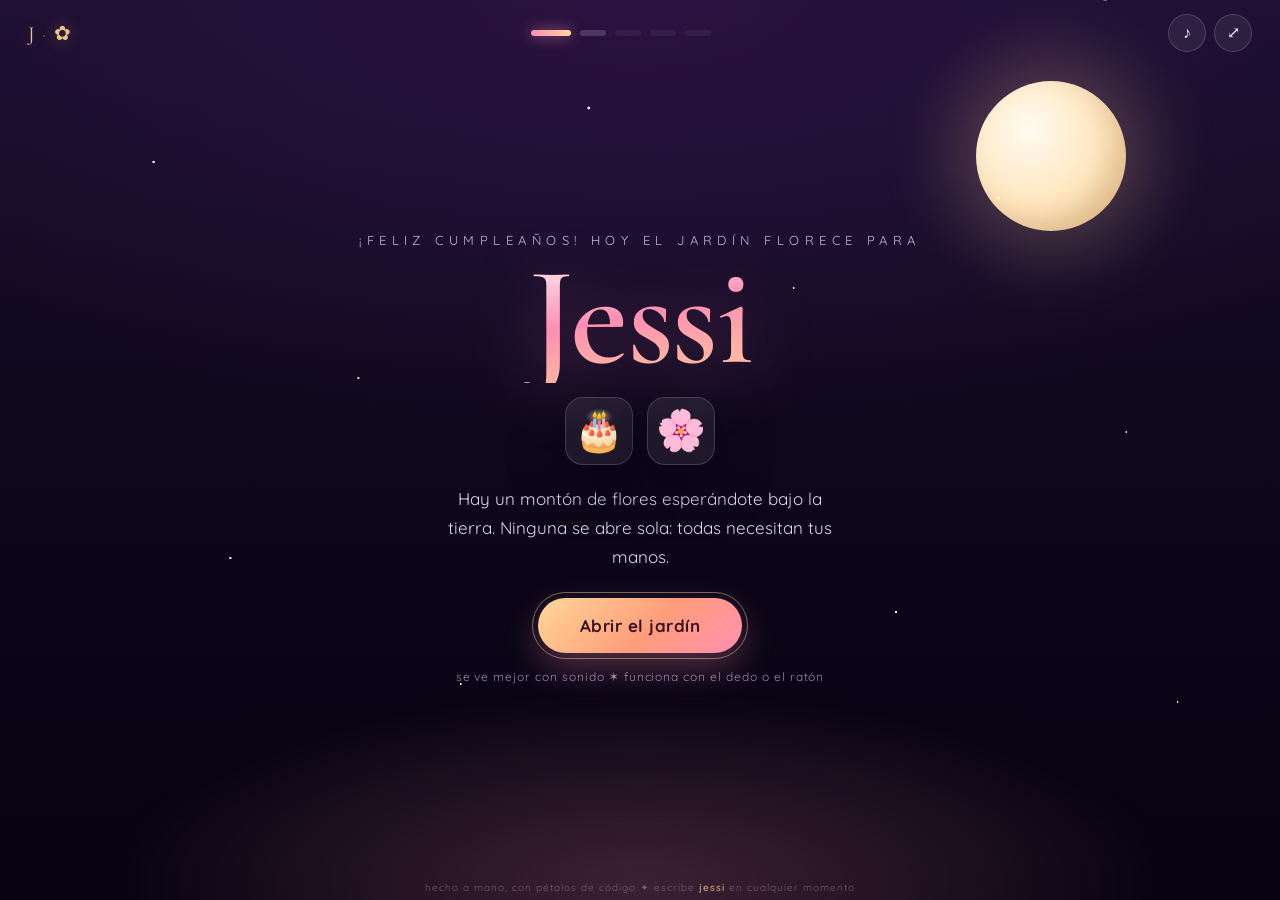
==== Jessi/index.html @ f06a7f05 "Añadir una felicitación de cumpleaños nueva en su propia carpeta Co-Authored-By: Claude Opus 5.5 <no" ====
<!DOCTYPE html>
<html lang="es">
<head>
<meta charset="utf-8" />
<meta name="viewport" content="width=device-width, initial-scale=1, viewport-fit=cover" />
<title>El jardín de Jessi</title>
<meta name="description" content="Una felicitación de cumpleaños interactiva hecha de flores para Jessi." />
<meta name="theme-color" content="#120a1f" />
<meta name="robots" content="noindex, nofollow" />
<link rel="icon" href="data:image/svg+xml,<svg xmlns='http://www.w3.org/2000/svg' viewBox='0 0 100 100'><text y='.9em' font-size='90'>🌸</text></svg>" />
<link rel="preconnect" href="https://fonts.googleapis.com" />
<link rel="preconnect" href="https://fonts.gstatic.com" crossorigin />
<link href="https://fonts.googleapis.com/css2?family=Cormorant+Garamond:ital,wght@0,400;0,600;1,400&family=Quicksand:wght@400;500;700&display=swap" rel="stylesheet" />
<link rel="stylesheet" href="css/styles.css" />
</head>
<body data-scene="intro">

<canvas id="fx" aria-hidden="true"></canvas>

<header class="topbar">
  <div class="brand" aria-hidden="true"><span id="brand-initial">J</span><i>·</i>✿</div>
  <nav class="dots" id="dots" aria-label="Capítulos"></nav>
  <div class="tools">
    <button class="icon-btn" id="btn-sound" aria-pressed="false" title="Música y sonidos">
      <span class="ico">♪</span>
    </button>
    <button class="icon-btn" id="btn-full" title="Pantalla completa">
      <span class="ico">⤢</span>
    </button>
  </div>
</header>

<main id="stage">

  <!-- ░░ 1 · PORTADA ░░ -->
  <section class="scene scene--center is-active" id="scene-intro" data-scene="intro">
    <div class="sky" aria-hidden="true">
      <div class="moon"></div>
      <div class="stars"></div>
      <div class="glow"></div>
    </div>
    <div class="intro-card">
      <p class="kicker">¡Feliz cumpleaños! Hoy el jardín florece para</p>
      <h1 class="name" data-name>Jessi</h1>
      <div class="tiles" aria-hidden="true">
        <span>🎂</span><span>🌸</span>
      </div>
      <p class="lede">
        Hay un montón de flores esperándote bajo la tierra. Ninguna se abre sola:
        todas necesitan tus manos.
      </p>
      <button class="btn btn--big" id="btn-start">
        <span>Abrir el jardín</span>
      </button>
      <p class="hint">se ve mejor con sonido ✶ funciona con el dedo o el ratón</p>
    </div>
  </section>

  <!-- ░░ 2 · EL JARDÍN ░░ -->
  <section class="scene" id="scene-garden" data-scene="garden">
    <canvas id="garden" aria-label="Jardín interactivo: mantén presionado para hacer crecer una flor"></canvas>
    <div class="hud hud--top">
      <div class="counter">
        <svg viewBox="0 0 36 36" class="ring" aria-hidden="true">
          <circle class="ring-bg" cx="18" cy="18" r="15.5"></circle>
          <circle class="ring-fg" id="ring-fg" cx="18" cy="18" r="15.5"></circle>
        </svg>
        <div class="counter-txt"><b id="count">0</b><small>/<span data-count>12</span> flores</small></div>
      </div>
      <p class="tip" id="garden-tip">Mantén presionado sobre la tierra ✦ suéltalo para florecer</p>
    </div>
    <div class="hud hud--bottom">
      <div class="whisper" id="whisper" aria-live="polite"></div>
      <button class="btn btn--ghost is-hidden" id="btn-to-cake">La tarta te espera →</button>
    </div>
  </section>

  <!-- ░░ 3 · LA TARTA ░░ -->
  <section class="scene scene--center" id="scene-cake" data-scene="cake">
    <div class="cake-wrap">
      <h2 class="chapter">Pide un deseo</h2>
      <p class="chapter-sub" id="cake-sub">Sopla al micrófono, o apágalas con el dedo. Tú eliges la magia.</p>
      <div class="cake" id="cake">
        <div class="candles" id="candles"></div>
        <div class="tier tier--1"><span class="drip"></span></div>
        <div class="tier tier--2"><span class="drip"></span></div>
        <div class="tier tier--3"><span class="drip"></span></div>
        <div class="plate"></div>
      </div>
      <div class="cake-tools">
        <button class="btn btn--ghost" id="btn-mic">🎤 Soplar de verdad</button>
        <button class="btn btn--ghost" id="btn-blow">💨 Soplar todas</button>
      </div>
      <div class="wish is-hidden" id="wish">
        <p>Pide el deseo.</p>
        <button class="btn" id="btn-to-game">Ya lo pedí →</button>
      </div>
      <div class="mic-meter is-hidden" id="mic-meter"><i></i></div>
    </div>
  </section>

  <!-- ░░ 4 · MINIJUEGO ░░ -->
  <section class="scene" id="scene-game" data-scene="game">
    <canvas id="game" aria-label="Minijuego: atrapa los pétalos que caen"></canvas>
    <div class="hud hud--top">
      <div class="score">
        <b id="score">0</b><small>/<span data-count>12</span> pétalos</small>
        <div class="bar"><i id="score-bar"></i></div>
      </div>
      <p class="tip">Mueve la cesta ✦ dedo, ratón o flechas ← →</p>
    </div>
    <div class="hud hud--bottom">
      <div class="whisper" id="game-whisper" aria-live="polite"></div>
      <button class="btn btn--ghost is-hidden" id="btn-to-final">El ramo final →</button>
    </div>
  </section>

  <!-- ░░ 5 · FINAL ░░ -->
  <section class="scene" id="scene-final" data-scene="final">
    <canvas id="bouquet" aria-label="Ramo final: toca una flor para leer su deseo"></canvas>

    <div class="hud hud--top">
      <p class="tip" id="final-tip">Tu ramo ✦ toca cualquier flor: todas guardan un deseo</p>
    </div>

    <div class="hud hud--bottom">
      <div class="whisper" id="final-whisper" aria-live="polite"></div>
      <div class="final-tools">
        <button class="btn" id="btn-letter">Leer la carta</button>
        <button class="btn btn--ghost" id="btn-wishes">Todos los deseos</button>
        <button class="btn btn--ghost" id="btn-replay">Sembrar otra vez</button>
      </div>
    </div>

    <div class="sheet is-hidden" id="sheet">
      <div class="letter" id="letter">
        <button class="deck-close" id="sheet-close" title="Cerrar">✕</button>
        <h2>Feliz cumpleaños, <em data-name>Jessi</em></h2>
        <p class="letter-body" id="letter-body"></p>
        <p class="letter-sign">— con cariño, y con muchas ganas de seguir conociéndote</p>
      </div>
    </div>

    <div class="deck is-hidden" id="deck">
      <button class="deck-close" id="deck-close" title="Cerrar">✕</button>
      <div class="deck-card" id="deck-card">
        <span class="deck-num" id="deck-num">01</span>
        <p id="deck-text"></p>
      </div>
      <div class="deck-nav">
        <button class="icon-btn" id="deck-prev" title="Anterior">‹</button>
        <span class="deck-of" id="deck-of">1 / 12</span>
        <button class="icon-btn" id="deck-next" title="Siguiente">›</button>
      </div>
    </div>
  </section>

</main>

<div class="egg" id="egg" aria-hidden="true"></div>
<p class="credit">hecho a mano, con pétalos de código ✦ escribe <b id="egg-word">jessi</b> en cualquier momento</p>

<script type="module" src="js/main.js"></script>
</body>
</html>
---- Jessi/css/styles.css ----
/* ───────────────────────────────────────────────
   El jardín de Jessi
   Paleta nocturna + pétalos cálidos
   ─────────────────────────────────────────────── */

:root{
  --night-1:#0d0719;
  --night-2:#1a0f2e;
  --night-3:#2b1540;
  --plum:#3b1d52;
  --rose:#ff8fb1;
  --rose-deep:#e0507f;
  --coral:#ff9d7a;
  --gold:#ffd79a;
  --gold-hot:#ffb347;
  --cream:#fff4ea;
  --ink:#f6ecff;
  --muted:#c9b4de;
  --glass:rgba(255,255,255,.07);
  --glass-line:rgba(255,255,255,.16);
  --shadow:0 18px 50px rgba(8,2,20,.55);
  --serif:"Cormorant Garamond",Georgia,serif;
  --sans:"Quicksand",system-ui,-apple-system,"Segoe UI",sans-serif;
  --ease:cubic-bezier(.22,.9,.26,1);
}

*,*::before,*::after{box-sizing:border-box}

html,body{height:100%}
body{
  margin:0;
  font-family:var(--sans);
  color:var(--ink);
  background:
    radial-gradient(120% 80% at 50% 0%, #2a1240 0%, transparent 60%),
    linear-gradient(180deg,var(--night-2) 0%,var(--night-1) 55%,#070312 100%);
  overflow:hidden;
  -webkit-tap-highlight-color:transparent;
  overscroll-behavior:none;
}

/* ── capa global de partículas ───────────────── */
#fx{
  position:fixed; inset:0;
  width:100%; height:100%;
  pointer-events:none;
  z-index:60;
}

/* ── barra superior ──────────────────────────── */
.topbar{
  position:fixed; top:0; left:0; right:0;
  z-index:50;
  display:flex; align-items:center; justify-content:space-between;
  gap:12px;
  padding:14px clamp(14px,3vw,28px);
  padding-top:max(14px,env(safe-area-inset-top));
  pointer-events:none;
}
.topbar > *{pointer-events:auto}

.brand{
  font-family:var(--serif);
  font-size:20px; letter-spacing:.14em;
  color:var(--gold);
  text-shadow:0 0 18px rgba(255,179,71,.45);
  opacity:.9;
}
.brand i{opacity:.5; font-style:normal; margin:0 .25em}

.dots{display:flex; gap:9px; align-items:center}
.dot{
  width:26px; height:6px; border:0; padding:0;
  border-radius:99px;
  background:rgba(255,255,255,.16);
  cursor:pointer;
  transition:background .35s var(--ease), width .35s var(--ease), transform .2s;
}
.dot:hover{background:rgba(255,255,255,.32)}
.dot[disabled]{cursor:not-allowed; opacity:.35}
.dot.is-on{
  width:40px;
  background:linear-gradient(90deg,var(--rose),var(--gold));
  box-shadow:0 0 14px rgba(255,143,177,.6);
}

.tools{display:flex; gap:8px}
.icon-btn{
  width:38px; height:38px;
  display:grid; place-items:center;
  border-radius:50%;
  border:1px solid var(--glass-line);
  background:var(--glass);
  backdrop-filter:blur(8px);
  color:var(--ink);
  font-size:16px; line-height:1;
  cursor:pointer;
  transition:transform .2s var(--ease), background .25s, border-color .25s;
}
.icon-btn:hover{transform:translateY(-2px); background:rgba(255,255,255,.14)}
.icon-btn[aria-pressed="true"]{
  color:#2b1033;
  background:linear-gradient(140deg,var(--gold),var(--coral));
  border-color:transparent;
}
#btn-sound .ico{display:block; transition:transform .3s}
#btn-sound[aria-pressed="true"] .ico{animation:beat 1.6s infinite}
@keyframes beat{0%,100%{transform:scale(1)}50%{transform:scale(1.22)}}

/* ── escenario / escenas ─────────────────────── */
#stage{position:fixed; inset:0}
.scene{
  position:absolute; inset:0;
  opacity:0; visibility:hidden;
  transform:scale(1.03);
  transition:opacity .8s var(--ease), transform .9s var(--ease), visibility .8s;
}
.scene.is-active{opacity:1; visibility:visible; transform:none}
.scene--center{
  display:grid; place-items:center;
  padding:88px clamp(18px,5vw,40px) 72px;
  overflow-y:auto;
}
.scene canvas{
  position:absolute; inset:0;
  width:100%; height:100%;
  display:block;
  touch-action:none;
}

/* ── cielo de la portada ─────────────────────── */
.sky{position:absolute; inset:0; overflow:hidden}
.moon{
  position:absolute; top:9%; right:12%;
  width:min(22vmin,150px); aspect-ratio:1;
  border-radius:50%;
  background:radial-gradient(circle at 35% 32%,#fffaf0,#ffe6bd 55%,#f0c58a);
  box-shadow:0 0 70px 24px rgba(255,214,154,.22), inset -14px -10px 26px rgba(120,80,40,.18);
  animation:floaty 14s ease-in-out infinite;
}
@keyframes floaty{0%,100%{transform:translateY(0)}50%{transform:translateY(-14px)}}
.stars{
  position:absolute; inset:0;
  background-image:
    radial-gradient(1.6px 1.6px at 12% 18%, #fff 50%, transparent),
    radial-gradient(1.4px 1.4px at 28% 42%, #ffe9c9 50%, transparent),
    radial-gradient(1.8px 1.8px at 46% 12%, #fff 50%, transparent),
    radial-gradient(1.3px 1.3px at 62% 32%, #ffd8ea 50%, transparent),
    radial-gradient(1.6px 1.6px at 78% 22%, #fff 50%, transparent),
    radial-gradient(1.2px 1.2px at 88% 48%, #e9dcff 50%, transparent),
    radial-gradient(1.5px 1.5px at 18% 62%, #fff 50%, transparent),
    radial-gradient(1.2px 1.2px at 36% 76%, #ffe9c9 50%, transparent),
    radial-gradient(1.4px 1.4px at 70% 68%, #fff 50%, transparent),
    radial-gradient(1.1px 1.1px at 92% 78%, #fff 50%, transparent);
  animation:twinkle 5.5s ease-in-out infinite;
}
@keyframes twinkle{0%,100%{opacity:.55}50%{opacity:1}}
.sky .glow{
  position:absolute; left:50%; bottom:-28vmin; translate:-50% 0;
  width:120vmax; height:60vmin;
  background:radial-gradient(50% 50% at 50% 50%, rgba(255,143,177,.22), transparent 70%);
  filter:blur(10px);
}

/* ── tarjeta de portada ──────────────────────── */
.intro-card{
  position:relative; z-index:2;
  width:min(620px,100%);
  text-align:center;
  animation:rise 1.1s var(--ease) both;
}
@keyframes rise{from{opacity:0; transform:translateY(26px)}to{opacity:1; transform:none}}

.kicker{
  margin:0 0 6px;
  font-size:clamp(11px,2.6vw,13px);
  letter-spacing:.42em; text-transform:uppercase;
  color:var(--muted);
}
.name{
  margin:0;
  font-family:var(--serif);
  font-weight:600;
  font-size:clamp(58px,17vw,140px);
  line-height:.92;
  letter-spacing:-.01em;
  background:linear-gradient(170deg,#fff 10%,var(--rose) 48%,var(--gold) 92%);
  -webkit-background-clip:text; background-clip:text;
  -webkit-text-fill-color:transparent;
  filter:drop-shadow(0 10px 34px rgba(255,143,177,.3));
}
.tiles{
  display:flex; justify-content:center; gap:clamp(6px,2vw,14px);
  margin:14px 0 20px;
}
.tiles span{
  display:grid; place-items:center;
  width:clamp(46px,13vw,68px); aspect-ratio:1;
  border-radius:18px;
  border:1px solid var(--glass-line);
  background:var(--glass);
  backdrop-filter:blur(6px);
  font-family:var(--serif); font-size:clamp(26px,8vw,40px);
  color:var(--gold);
  box-shadow:var(--shadow);
  animation:tilt 6s ease-in-out infinite;
}
.tiles span:last-child{animation-delay:-3s}
@keyframes tilt{0%,100%{transform:rotate(-3deg)}50%{transform:rotate(3deg)}}

.lede{
  max-width:40ch; margin:0 auto 26px;
  font-size:clamp(14px,3.6vw,17px);
  line-height:1.7; color:#e3d6f3;
}
.hint{
  margin:16px 0 0;
  font-size:12px; letter-spacing:.08em; color:var(--muted); opacity:.75;
}

/* ── botones ─────────────────────────────────── */
.btn{
  position:relative;
  border:0; cursor:pointer;
  font-family:var(--sans); font-weight:700;
  font-size:15px; letter-spacing:.03em;
  color:#3a1226;
  padding:14px 30px;
  border-radius:99px;
  background:linear-gradient(135deg,var(--gold) 0%,var(--coral) 55%,var(--rose) 100%);
  box-shadow:0 14px 34px rgba(255,143,177,.3);
  transition:transform .22s var(--ease), box-shadow .22s, filter .22s;
}
.btn:hover{transform:translateY(-3px) scale(1.02); box-shadow:0 20px 44px rgba(255,143,177,.42)}
.btn:active{transform:translateY(0) scale(.99)}
.btn--big{padding:17px 42px; font-size:17px}
.btn--big::after{
  content:""; position:absolute; inset:-6px;
  border-radius:99px; border:1px solid rgba(255,215,154,.45);
  animation:halo 2.6s ease-out infinite;
}
@keyframes halo{
  0%{transform:scale(.96); opacity:.9}
  100%{transform:scale(1.18); opacity:0}
}
.btn--ghost{
  background:var(--glass);
  border:1px solid var(--glass-line);
  color:var(--ink);
  backdrop-filter:blur(8px);
  box-shadow:none;
  font-weight:500;
}
.btn--ghost:hover{background:rgba(255,255,255,.15); box-shadow:0 10px 26px rgba(0,0,0,.3)}

.is-hidden{display:none !important}

/* ── HUD ─────────────────────────────────────── */
.hud{
  position:absolute; left:0; right:0;
  z-index:12;
  display:flex; flex-direction:column; align-items:center; gap:10px;
  padding:0 clamp(14px,4vw,30px);
  pointer-events:none;
}
.hud > *{pointer-events:auto}
.hud--top{top:clamp(64px,10vh,86px)}
.hud--bottom{bottom:max(22px,env(safe-area-inset-bottom)); justify-content:flex-end}

.counter{
  display:flex; align-items:center; gap:12px;
  padding:9px 18px 9px 10px;
  border-radius:99px;
  border:1px solid var(--glass-line);
  background:rgba(20,8,36,.42);
  backdrop-filter:blur(10px);
  box-shadow:var(--shadow);
}
.ring{width:40px; height:40px; transform:rotate(-90deg)}
.ring circle{fill:none; stroke-width:3; stroke-linecap:round}
.ring-bg{stroke:rgba(255,255,255,.14)}
.ring-fg{
  stroke:var(--rose);
  stroke-dasharray:97.4;
  stroke-dashoffset:97.4;
  transition:stroke-dashoffset .6s var(--ease);
  filter:drop-shadow(0 0 6px rgba(255,143,177,.8));
}
.counter-txt{display:flex; align-items:baseline; gap:5px; font-variant-numeric:tabular-nums}
.counter-txt b{font-size:22px; color:var(--gold); font-weight:700}
.counter-txt small{font-size:11px; letter-spacing:.14em; text-transform:uppercase; color:var(--muted)}

.tip{
  margin:0;
  font-size:clamp(11px,3vw,13px);
  letter-spacing:.1em;
  color:#dbc9f0; text-align:center;
  text-shadow:0 2px 14px rgba(0,0,0,.7);
  opacity:.85;
  transition:opacity .5s;
}
.tip.is-dim{opacity:.25}

.whisper{
  min-height:2.6em;
  max-width:34ch;
  text-align:center;
  font-family:var(--serif);
  font-size:clamp(17px,4.4vw,24px);
  font-style:italic;
  line-height:1.4;
  color:var(--cream);
  text-shadow:0 2px 20px rgba(0,0,0,.8);
}
.whisper span{
  display:inline-block;
  white-space:pre;
  opacity:0;
  animation:word .6s var(--ease) forwards;
}
@keyframes word{from{opacity:0; transform:translateY(10px) rotate(2deg)}to{opacity:1; transform:none}}

/* ── puntuación del minijuego ────────────────── */
.score{
  display:flex; align-items:baseline; gap:7px; flex-wrap:wrap;
  justify-content:center;
  padding:10px 20px 14px;
  border-radius:20px;
  border:1px solid var(--glass-line);
  background:rgba(20,8,36,.42);
  backdrop-filter:blur(10px);
}
.score b{font-size:24px; color:var(--gold); font-variant-numeric:tabular-nums}
.score small{font-size:11px; letter-spacing:.14em; text-transform:uppercase; color:var(--muted)}
.bar{
  flex:0 0 100%;
  height:5px; margin-top:8px;
  border-radius:99px; overflow:hidden;
  background:rgba(255,255,255,.14);
}
.bar i{
  display:block; height:100%; width:0%;
  border-radius:99px;
  background:linear-gradient(90deg,var(--rose),var(--gold));
  transition:width .35s var(--ease);
}

/* ── tarta ───────────────────────────────────── */
.cake-wrap{
  position:relative; z-index:2;
  width:min(560px,100%);
  text-align:center;
}
.chapter{
  font-family:var(--serif); font-weight:600;
  font-size:clamp(30px,8vw,52px);
  margin:0 0 6px;
  background:linear-gradient(120deg,#fff,var(--gold));
  -webkit-background-clip:text; background-clip:text; -webkit-text-fill-color:transparent;
}
.chapter-sub{
  margin:0 auto 26px; max-width:34ch;
  font-size:clamp(13px,3.4vw,15px); line-height:1.6; color:#dccbf0;
}

.cake{
  position:relative;
  width:min(440px,88vw);
  margin:0 auto;
  padding-top:clamp(70px,22vw,96px);
  filter:drop-shadow(0 26px 40px rgba(0,0,0,.55));
  transition:filter .8s var(--ease);
}
.cake.is-dark{filter:drop-shadow(0 26px 40px rgba(0,0,0,.55)) brightness(.62) saturate(.8) contrast(.95)}

/* 12 velas = 2 filas de 6 sobre el piso superior */
.candles{
  position:absolute; top:0; left:50%;
  translate:-50% 0;
  width:34%;
  height:clamp(78px,24vw,104px);
  display:grid;
  grid-template-columns:repeat(6,1fr);
  align-content:end;
  justify-items:center; align-items:end;
  row-gap:clamp(14px,4vw,20px);
}
/* la fila de atrás, un poco más pequeña: da profundidad */
.candle:nth-child(-n+6){
  transform:scale(.86);
  transform-origin:50% 100%;
  opacity:.9;
}
.candle{
  position:relative;
  width:clamp(5px,1.6vw,8px);
  height:clamp(20px,6vw,30px);
  border:0; padding:0;
  border-radius:3px 3px 1px 1px;
  background:repeating-linear-gradient(135deg,#ffeaf2 0 3px,#ff9ec0 3px 6px);
  cursor:pointer;
  transition:filter .25s, transform .25s;
}
.candle:hover{filter:brightness(1.25)}
.candle::after{
  content:""; position:absolute; left:50%; top:-4px; translate:-50% 0;
  width:1.5px; height:5px; background:#4a3a46; border-radius:2px;
}
.flame{
  position:absolute; left:50%; top:0;
  width:clamp(7px,2.2vw,10px); height:clamp(13px,3.8vw,17px);
  border-radius:50% 50% 46% 46%;
  background:radial-gradient(ellipse at 50% 78%, #fff8d0 0%, var(--gold-hot) 42%, #ff6a3d 76%, rgba(255,80,40,0) 100%);
  box-shadow:0 0 11px 3px rgba(255,170,60,.38);
  transform:translate(-50%,-100%);
  transform-origin:50% 100%;
  animation:flicker .22s infinite alternate ease-in-out;
  transition:opacity .3s, filter .3s;
  pointer-events:none;
}
@keyframes flicker{
  from{transform:translate(-50%,-100%) scale(1) skewX(-3deg)}
  to{transform:translate(-50%,-100%) scale(1.14,.92) skewX(5deg)}
}
.candle.is-out .flame{opacity:0; animation:none}
.candle.is-out{filter:saturate(.5) brightness(.72)}
.candle.is-weak .flame{filter:brightness(.8) saturate(.9); opacity:.8}

.smoke{
  position:absolute; left:50%; top:-8px;
  width:5px; height:18px;
  translate:-50% 0;
  border-radius:99px;
  background:linear-gradient(0deg,rgba(226,216,236,.55),transparent);
  animation:smoke 1.4s ease-out forwards;
  pointer-events:none;
}
@keyframes smoke{
  0%{opacity:.75; transform:translate(-50%,0) scale(.6)}
  100%{opacity:0; transform:translate(-50%,-40px) scale(1.6) rotate(14deg)}
}

.tier{position:relative; margin:0 auto; border-radius:14px 14px 10px 10px}
.tier--1{width:58%; height:clamp(34px,10vw,50px); background:linear-gradient(180deg,#ffd9e6,#f2a7c4 65%,#e089ab)}
.tier--2{width:78%; height:clamp(40px,12vw,58px); background:linear-gradient(180deg,#fff0e2,#f6c9a6 65%,#e0a97f)}
.tier--3{width:98%; height:clamp(46px,14vw,66px); background:linear-gradient(180deg,#f3e3ff,#cfa8ea 65%,#b184d6)}
.tier .drip{
  position:absolute; inset:0 0 auto 0;
  height:14px;
  background:
    radial-gradient(10px 12px at 10% 0,#fffaf2 50%,transparent 51%),
    radial-gradient(10px 14px at 30% 0,#fffaf2 50%,transparent 51%),
    radial-gradient(10px 10px at 50% 0,#fffaf2 50%,transparent 51%),
    radial-gradient(10px 15px at 70% 0,#fffaf2 50%,transparent 51%),
    radial-gradient(10px 11px at 90% 0,#fffaf2 50%,transparent 51%);
  border-radius:14px 14px 0 0;
}
.plate{
  width:116%; height:16px; margin:2px auto 0;
  border-radius:50%/40% 40% 60% 60%;
  background:linear-gradient(180deg,#f3e9fb 0 38%,#c6b4dc 38%,#8d79ad);
  box-shadow:0 6px 14px rgba(0,0,0,.4);
}

.cake-tools{display:flex; gap:10px; justify-content:center; flex-wrap:wrap; margin-top:26px}
.wish{margin-top:22px; animation:rise .9s var(--ease) both}
.wish p{
  font-family:var(--serif); font-style:italic;
  font-size:clamp(20px,5.4vw,30px); margin:0 0 16px; color:var(--cream);
}
.mic-meter{
  width:min(220px,70%); height:6px; margin:16px auto 0;
  border-radius:99px; background:rgba(255,255,255,.12); overflow:hidden;
}
.mic-meter i{
  display:block; height:100%; width:0%;
  background:linear-gradient(90deg,#8fe3c0,var(--gold),#ff7a5c);
  transition:width .08s linear;
}

/* ── final ───────────────────────────────────── */
.final-tools{
  display:flex; gap:10px; flex-wrap:wrap; justify-content:center;
}
.final-tools .btn{padding:12px 22px; font-size:14px}

.sheet{
  position:absolute; inset:0; z-index:22;
  display:grid; place-items:center;
  padding:76px clamp(14px,5vw,30px) 40px;
  overflow-y:auto;
  background:rgba(8,3,18,.68);
  backdrop-filter:blur(10px);
  animation:fade .45s var(--ease) both;
}

.letter{
  position:relative;
  width:min(540px,100%);
  padding:clamp(24px,6vw,40px);
  border-radius:26px;
  border:1px solid var(--glass-line);
  background:linear-gradient(165deg,rgba(40,18,62,.84),rgba(18,8,32,.88));
  backdrop-filter:blur(14px);
  box-shadow:var(--shadow);
  text-align:center;
  animation:rise 1s var(--ease) both;
}
.letter h2{
  font-family:var(--serif); font-weight:400;
  font-size:clamp(26px,7vw,40px);
  margin:0 0 18px; line-height:1.2;
}
.letter h2 em{
  font-style:italic;
  background:linear-gradient(120deg,var(--rose),var(--gold));
  -webkit-background-clip:text; background-clip:text; -webkit-text-fill-color:transparent;
}
.letter-body{
  font-size:clamp(14px,3.6vw,16px); line-height:1.85;
  color:#e8dbf7; margin:0 0 24px; text-align:left;
  white-space:pre-line;
}
.letter-body b{color:var(--gold); font-weight:700}
.letter-sign{
  margin:0;
  font-family:var(--serif); font-style:italic;
  font-size:clamp(13px,3.4vw,16px);
  color:var(--gold); opacity:.85;
}
#sheet-close{top:14px; right:14px; position:absolute}

.deck{
  position:absolute; inset:0;
  display:flex; flex-direction:column; align-items:center; justify-content:center;
  gap:18px;
  background:rgba(8,3,18,.74);
  backdrop-filter:blur(8px);
  padding:70px 20px;
  z-index:20;
  animation:fade .4s var(--ease) both;
}
@keyframes fade{from{opacity:0}to{opacity:1}}
.deck-close{
  position:absolute; top:clamp(70px,11vh,92px); right:clamp(16px,5vw,32px);
  width:38px; height:38px; border-radius:50%;
  border:1px solid var(--glass-line); background:var(--glass);
  color:var(--ink); cursor:pointer; font-size:15px;
}
.deck-card{
  position:relative;
  width:min(420px,88vw); min-height:220px;
  display:grid; place-items:center;
  padding:46px 30px 34px;
  border-radius:24px;
  border:1px solid rgba(255,215,154,.3);
  background:linear-gradient(160deg,#fff6ec,#ffe3ee 60%,#f3dcff);
  box-shadow:0 26px 60px rgba(0,0,0,.5);
  color:#3c1c3c;
}
.deck-card.is-flip{animation:flip .5s var(--ease) both}
@keyframes flip{from{opacity:0; transform:rotateY(28deg) scale(.94)}to{opacity:1; transform:none}}
.deck-card p{
  margin:0;
  font-family:var(--serif); font-size:clamp(19px,5vw,25px);
  line-height:1.45; text-align:center;
}
.deck-num{
  position:absolute; top:16px; left:50%; translate:-50% 0;
  font-size:11px; letter-spacing:.3em;
  color:#b4718f;
}
.deck-nav{display:flex; align-items:center; gap:16px}
.deck-of{font-size:12px; letter-spacing:.2em; color:var(--muted)}

/* ── easter egg + crédito ────────────────────── */
.egg{
  position:fixed; inset:0; z-index:70;
  pointer-events:none;
  display:grid; place-items:center;
  font-size:clamp(70px,22vw,170px);
  opacity:0;
}
.egg.is-on{animation:egg 1.6s var(--ease) both}
@keyframes egg{
  0%{opacity:0; transform:scale(.4)}
  30%{opacity:1; transform:scale(1.1)}
  70%{opacity:1; transform:scale(1)}
  100%{opacity:0; transform:scale(1.5)}
}
.credit{
  position:fixed; bottom:6px; left:0; right:0;
  z-index:40;
  margin:0; text-align:center;
  font-size:10px; letter-spacing:.1em;
  color:rgba(201,180,222,.42);
  pointer-events:none;
  transition:opacity .6s;
}
.credit b{color:rgba(255,215,154,.6)}
body[data-scene="garden"] .credit,
body[data-scene="game"] .credit{opacity:0}

/* ── responsive / accesibilidad ──────────────── */
@media (max-width:480px){
  .hud--bottom{gap:14px}
  .brand{font-size:16px}
  .dot{width:20px}
  .dot.is-on{width:30px}
  .credit{display:none}
}
@media (prefers-reduced-motion:reduce){
  .moon,.stars,.tiles span,.btn--big::after,#btn-sound .ico{animation:none}
  .scene{transition-duration:.25s}
}
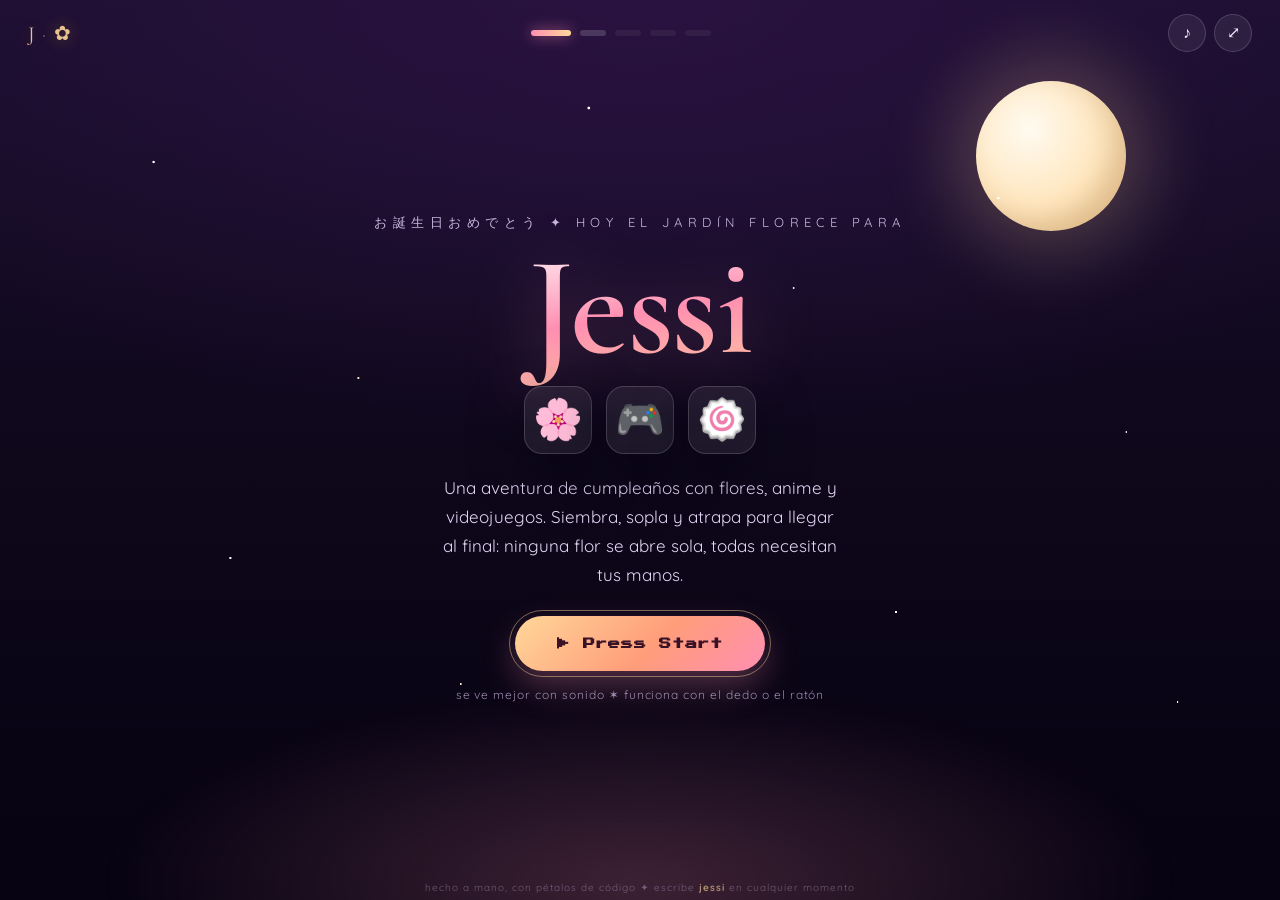
==== commit 4d272f30: "Corregir el recorte del nombre y sumar anime y videojuegos a la felicitación Co-Authored-By: Claude " ====
--- a/Jessi/index.html
+++ b/Jessi/index.html
@@ -4,13 +4,13 @@
 <meta charset="utf-8" />
 <meta name="viewport" content="width=device-width, initial-scale=1, viewport-fit=cover" />
 <title>El jardín de Jessi</title>
-<meta name="description" content="Una felicitación de cumpleaños interactiva hecha de flores para Jessi." />
+<meta name="description" content="Una felicitación de cumpleaños interactiva con flores, anime y videojuegos para Jessi." />
 <meta name="theme-color" content="#120a1f" />
 <meta name="robots" content="noindex, nofollow" />
 <link rel="icon" href="data:image/svg+xml,<svg xmlns='http://www.w3.org/2000/svg' viewBox='0 0 100 100'><text y='.9em' font-size='90'>🌸</text></svg>" />
 <link rel="preconnect" href="https://fonts.googleapis.com" />
 <link rel="preconnect" href="https://fonts.gstatic.com" crossorigin />
-<link href="https://fonts.googleapis.com/css2?family=Cormorant+Garamond:ital,wght@0,400;0,600;1,400&family=Quicksand:wght@400;500;700&display=swap" rel="stylesheet" />
+<link href="https://fonts.googleapis.com/css2?family=Cormorant+Garamond:ital,wght@0,400;0,600;1,400&family=Quicksand:wght@400;500;700&family=Press+Start+2P&display=swap" rel="stylesheet" />
 <link rel="stylesheet" href="css/styles.css" />
 </head>
 <body data-scene="intro">
@@ -40,17 +40,17 @@
       <div class="glow"></div>
     </div>
     <div class="intro-card">
-      <p class="kicker">¡Feliz cumpleaños! Hoy el jardín florece para</p>
+      <p class="kicker">お誕生日おめでとう ✦ hoy el jardín florece para</p>
       <h1 class="name" data-name>Jessi</h1>
       <div class="tiles" aria-hidden="true">
-        <span>🎂</span><span>🌸</span>
+        <span>🌸</span><span>🎮</span><span>🍥</span>
       </div>
       <p class="lede">
-        Hay un montón de flores esperándote bajo la tierra. Ninguna se abre sola:
-        todas necesitan tus manos.
+        Una aventura de cumpleaños con flores, anime y videojuegos. Siembra, sopla y atrapa
+        para llegar al final: ninguna flor se abre sola, todas necesitan tus manos.
       </p>
-      <button class="btn btn--big" id="btn-start">
-        <span>Abrir el jardín</span>
+      <button class="btn btn--big btn--start" id="btn-start">
+        <span>▶ Press Start</span>
       </button>
       <p class="hint">se ve mejor con sonido ✶ funciona con el dedo o el ratón</p>
     </div>
@@ -128,7 +128,7 @@
       <div class="final-tools">
         <button class="btn" id="btn-letter">Leer la carta</button>
         <button class="btn btn--ghost" id="btn-wishes">Todos los deseos</button>
-        <button class="btn btn--ghost" id="btn-replay">Sembrar otra vez</button>
+        <button class="btn btn--ghost" id="btn-replay">New Game +</button>
       </div>
     </div>
 
@@ -158,6 +158,10 @@
 </main>
 
 <div class="egg" id="egg" aria-hidden="true"></div>
+<div class="achv" id="achv" role="status" aria-live="polite">
+  <span class="achv-ico" aria-hidden="true">🏆</span>
+  <span class="achv-txt"><small>Logro desbloqueado</small><b id="achv-title"></b></span>
+</div>
 <p class="credit">hecho a mano, con pétalos de código ✦ escribe <b id="egg-word">jessi</b> en cualquier momento</p>
 
 <script type="module" src="js/main.js"></script>
--- a/Jessi/css/styles.css
+++ b/Jessi/css/styles.css
@@ -184,6 +184,9 @@
   font-size:clamp(58px,17vw,140px);
   line-height:.92;
   letter-spacing:-.01em;
+  /* el degradado solo pinta dentro de la caja: margen para que la J no se corte */
+  padding:.04em .12em .2em;
+  margin:0 0 -.2em;
   background:linear-gradient(170deg,#fff 10%,var(--rose) 48%,var(--gold) 92%);
   -webkit-background-clip:text; background-clip:text;
   -webkit-text-fill-color:transparent;
@@ -573,6 +576,27 @@
 .deck-nav{display:flex; align-items:center; gap:16px}
 .deck-of{font-size:12px; letter-spacing:.2em; color:var(--muted)}
 
+/* ── logros estilo videojuego ───────────────── */
+.btn--start span{font-family:"Press Start 2P",var(--sans,system-ui),monospace; font-size:.72em; letter-spacing:.06em}
+.achv{
+  position:fixed; top:64px; left:50%; z-index:75;
+  display:flex; align-items:center; gap:12px;
+  max-width:calc(100vw - 32px);
+  padding:10px 16px 10px 12px;
+  border:2px solid var(--gold);
+  border-radius:12px;
+  background:rgba(18,10,31,.92);
+  box-shadow:0 0 0 2px rgba(18,10,31,.9), 0 0 24px rgba(255,215,154,.35);
+  pointer-events:none;
+  opacity:0; transform:translate(-50%,-140%);
+  transition:opacity .4s var(--ease), transform .5s var(--ease);
+}
+.achv.is-on{opacity:1; transform:translate(-50%,0)}
+.achv-ico{font-size:26px}
+.achv-txt{display:flex; flex-direction:column; gap:6px; text-align:left}
+.achv-txt small{font-family:"Press Start 2P",monospace; font-size:8px; letter-spacing:.08em; color:var(--muted); text-transform:uppercase}
+.achv-txt b{font-family:"Press Start 2P",monospace; font-size:clamp(9px,2.6vw,11px); line-height:1.5; color:var(--gold); font-weight:400}
+
 /* ── easter egg + crédito ────────────────────── */
 .egg{
   position:fixed; inset:0; z-index:70;
